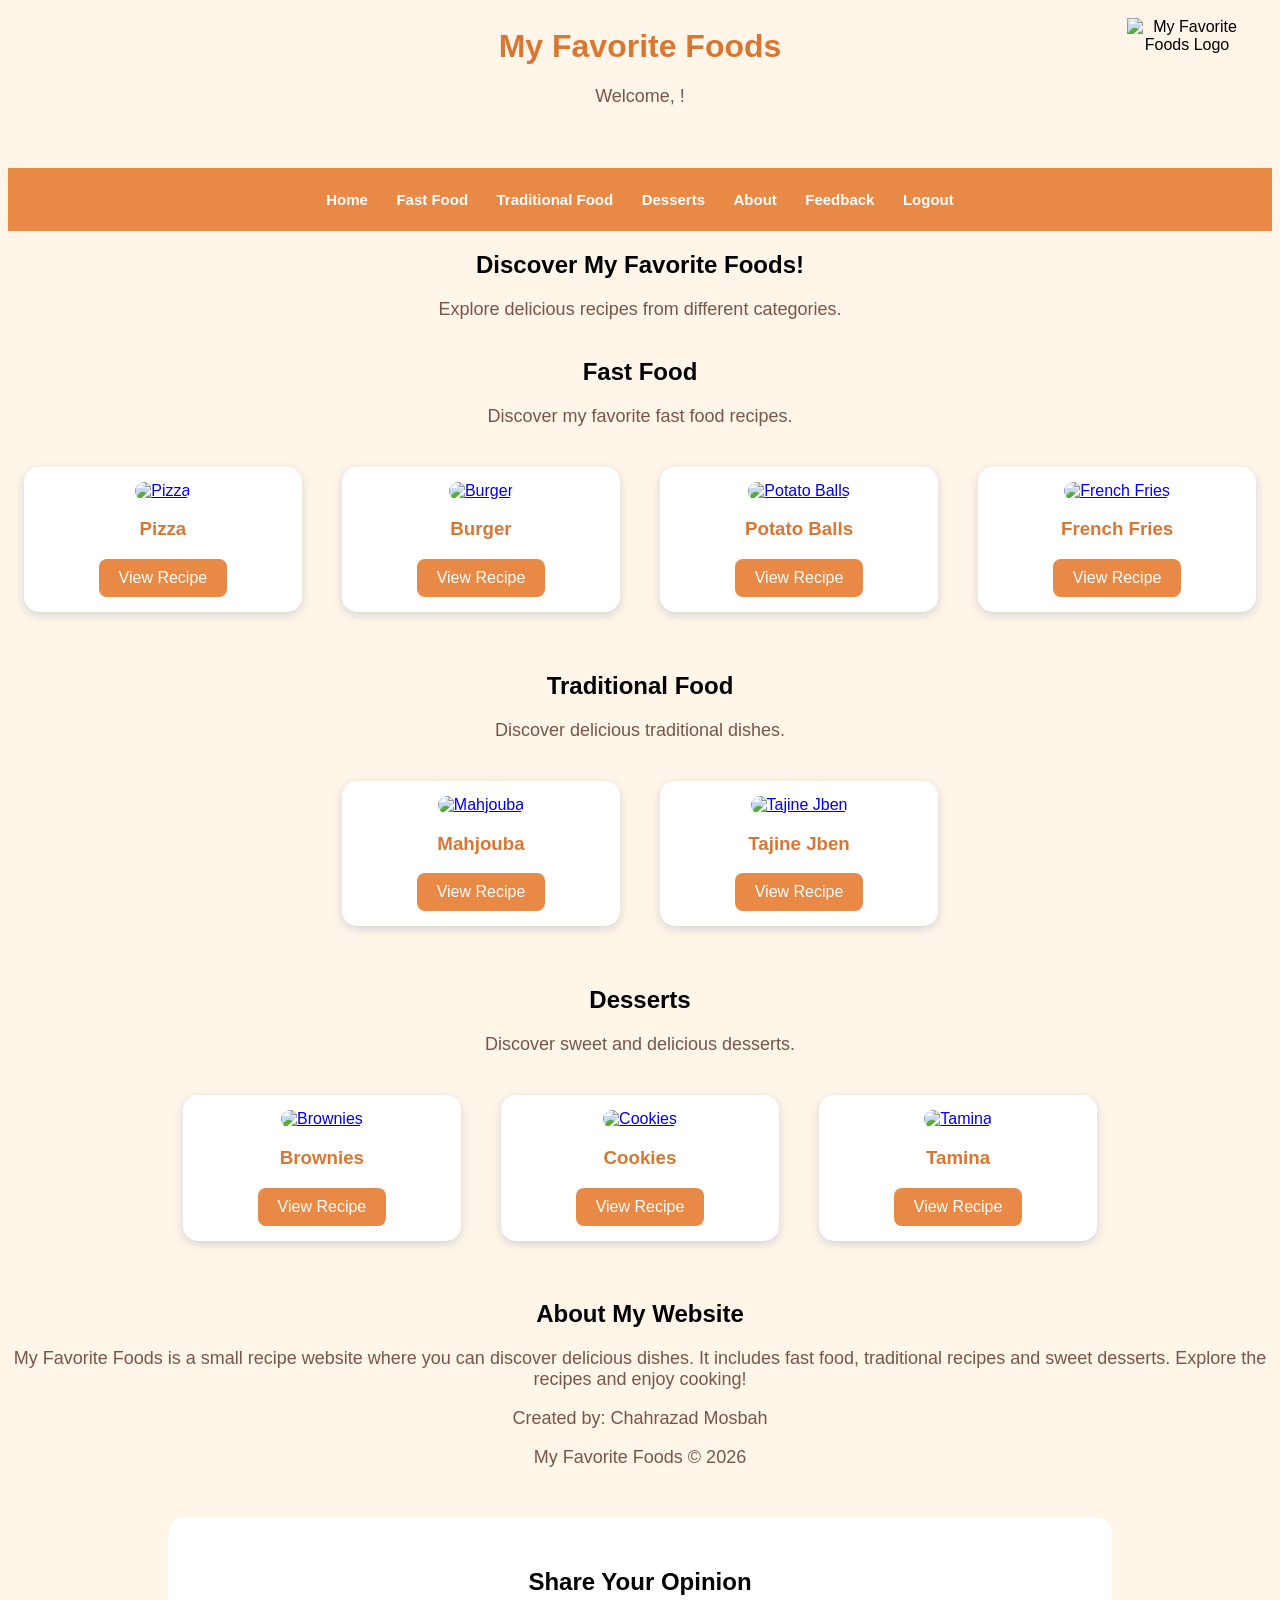
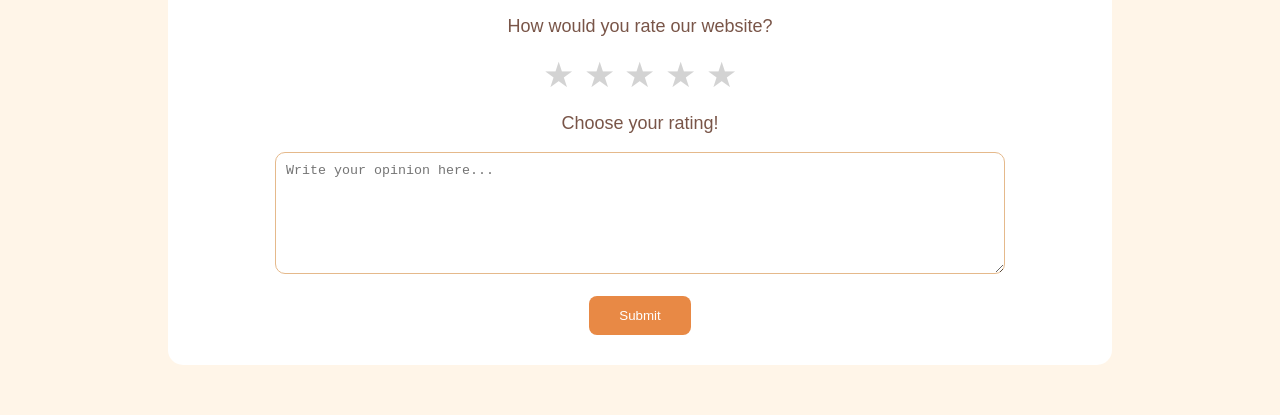
==== home.html @ 77ee2824 "Add files via upload" ====
﻿<!DOCTYPE html>
<html lang="en">

<head>
    <meta charset="UTF-8">
    <title>My Favorite Foods</title>
    <link rel="stylesheet" href="style.css">
</head>

<body>

    <header id="top" class="site-header">

    <img src="images/logo.png" alt="My Favorite Foods Logo">

    <div class="header-text">

        <h1>My Favorite Foods</h1>

        <p id="welcome"></p>

    </div>

</header>
<nav class="navbar">

    <a href="#top">Home</a>

    <a href="#fast-food">Fast Food</a>

    <a href="#traditional">Traditional Food</a>

    <a href="#desserts">Desserts</a>

    <a href="#about">About</a>

    <a href="#feedback">Feedback</a>

    <a href="index.html">Logout</a>

</nav>


    <h2 id="home">Discover My Favorite Foods!</h2>

    <p>Explore delicious recipes from different categories.</p>

   <section id="fast-food">

    <h2>Fast Food</h2>
    <p>Discover my favorite fast food recipes.</p>

    <div class="food-container">

        <div class="food-card">
            <a href="pizza.html">
                <img src="images/Pizza.jpg" alt="Pizza">
            </a>
            <h3>Pizza</h3>
            <a href="pizza.html" class="recipe-button">View Recipe</a>
        </div>

        <div class="food-card">
            <a href="burger.html">
                <img src="images/DoubleCheeseburger.jpg" alt="Burger">
            </a>
            <h3>Burger</h3>
            <a href="burger.html" class="recipe-button">View Recipe</a>
        </div>

        <div class="food-card">
            <a href="potato-balls.html">
                <img src="images/Potato Balls.jpg" alt="Potato Balls">
            </a>
            <h3>Potato Balls</h3>
            <a href="potato-balls.html" class="recipe-button">View Recipe</a>
        </div>

        <div class="food-card">
            <a href="french-fries.html">
                <img src="images/French Fries.jpg" alt="French Fries">
            </a>
            <h3>French Fries</h3>
            <a href="french-fries.html" class="recipe-button">View Recipe</a>
        </div>

    </div>

</section>
   <section id="traditional">
    <h2>Traditional Food</h2>
    <p>Discover delicious traditional dishes.</p>

    <div class="food-container">

        <div class="food-card">
            <a href="mahjouba.html">
                <img src="images/Mahjouba.jpg" alt="Mahjouba">
            </a>
            <h3>Mahjouba</h3>
            <a href="mahjouba.html" class="recipe-button">View Recipe</a>
        </div>

        <div class="food-card">
            <a href="tajine-jben.html">
                <img src="images/Tajine Jben .jpg" alt="Tajine Jben">
            </a>
            <h3>Tajine Jben</h3>
            <a href="tajine-jben.html" class="recipe-button">View Recipe</a>
        </div>

    </div>
</section>

    <section id="desserts">

    <h2>Desserts</h2>
    <p>Discover sweet and delicious desserts.</p>

    <div class="food-container">

        <div class="food-card">
            <a href="brownies.html">
                <img src="images/Brownies.jpg" alt="Brownies">
            </a>
            <h3>Brownies</h3>
            <a href="brownies.html" class="recipe-button">View Recipe</a>
        </div>

        <div class="food-card">
            <a href="cookies.html">
                <img src="images/Cookies.jpg" alt="Cookies">
            </a>
            <h3>Cookies</h3>
            <a href="cookies.html" class="recipe-button">View Recipe</a>
        </div>

        <div class="food-card">
            <a href="tamina.html">
                <img src="images/Tamina.jpg" alt="Tamina">
            </a>
            <h3>Tamina</h3>
            <a href="tamina.html" class="recipe-button">View Recipe</a>
        </div>

    </div>

</section>
<section id="about">

    <h2>About My Website</h2>

    <p>
        My Favorite Foods is a small recipe website
        where you can discover delicious dishes.
        It includes fast food, traditional recipes
        and sweet desserts.
        Explore the recipes and enjoy cooking!
    </p>

    <p class="author">
        Created by: Chahrazad Mosbah
    </p>

    <p>
        My Favorite Foods © 2026
    </p>

</section>

<section id="feedback">

    <h2>Share Your Opinion</h2>

    <p>How would you rate our website?</p>

    <div class="stars">
        <span onclick="rate(1)">★</span>
        <span onclick="rate(2)">★</span>
        <span onclick="rate(3)">★</span>
        <span onclick="rate(4)">★</span>
        <span onclick="rate(5)">★</span>
    </div>

    <p id="ratingMessage">Choose your rating!</p>

    <textarea id="opinion"
    placeholder="Write your opinion here..."></textarea>

    <br><br>

    <button onclick="submitFeedback()">Submit</button>

</section>

    <script>
       var username = sessionStorage.getItem("username");

if (!username) {
    var address = window.location.search;
    username = address.substring(6);
    username = decodeURIComponent(username);
    sessionStorage.setItem("username", username);
}

document.getElementById("welcome").innerHTML =
"Welcome, " + username + "!";
var selectedRating = 0;

function rate(number) {

    selectedRating = number;

    var stars = document.querySelectorAll(".stars span");

    for (var i = 0; i < 5; i++) {

        if (i < number) {
            stars[i].classList.add("active");
        } else {
            stars[i].classList.remove("active");
        }

    }

    document.getElementById("ratingMessage").innerHTML =
    "You rated us " + number + " out of 5 stars!";

}

function submitFeedback() {

    var opinion = document.getElementById("opinion").value;

    if (selectedRating == 0) {
        alert("Please choose a star rating!");
    }
    else if (opinion.trim() == "") {
        alert("Please write your opinion!");
    }
    else {
        alert("Thank you for your feedback!");
    }

}
    </script>

</body>
</html>
---- style.css ----
body {
    background-color: #FFF5E8;
    font-family: Arial, sans-serif;
    text-align: center;
}

h1 {
    color: #D97732;
    margin-top: 100px;
}

p {
    color: #795548;
    font-size: 18px;
}

form {
    background-color: white;
    width: 300px;
    margin: 40px auto;
    padding: 30px;
    border-radius: 15px;
}

input {
    width: 90%;
    padding: 10px;
    margin-top: 10px;
    border: 1px solid #E5B98B;
    border-radius: 8px;
}

button {
    background-color: #E88945;
    color: white;
    padding: 12px 30px;
    border: none;
    border-radius: 8px;
    cursor: pointer;
}

button:hover {
    background-color: #C96B2C;
}
#feedback {
    background-color: white;
    width: 70%;
    margin: 50px auto;
    padding: 30px;
    border-radius: 15px;
    text-align: center;
}

.stars {
    font-size: 35px;
    color: #D3D3D3;
    cursor: pointer;
}

.stars span.active {
    color: orange;
}

#opinion {
    width: 80%;
    height: 100px;
    padding: 10px;
    border: 1px solid #E5B98B;
    border-radius: 10px;
}
html {
    scroll-behavior: smooth;
}

.navbar {
    background-color: #E88945;
    padding: 18px 10px;
    text-align: center;
    position: sticky;
    top: 0;
    z-index: 1000;
}

.navbar a {
    display: inline-block;
    color: white;
    text-decoration: none;
    font-weight: bold;
    font-size: 15px;
    margin: 5px 12px;
}

.navbar a:hover {
    color: #FFF0D9;
    text-decoration: underline;
}
section {
    padding-top: 100px;
    margin-top: -100px;
}


#home {
    scroll-margin-top: 150px;
}



/* Fast Food Cards */

.food-container {
    display: flex;
    justify-content: center;
    flex-wrap: wrap;
gap:20px;
    margin: 30px auto;
}

.food-card {
    width: 22%;
    min-width: 180px;
margin: 10px;
box-sizing: border-box;
    background-color: white;
    padding: 15px;
    border-radius: 15px;
    box-shadow: 0 3px 10px lightgray;
}

.food-card img {
    width: 100%;
    height: 170px;
    object-fit: cover;
    border-radius: 10px;
}

.food-card h3 {
    color: #D97732;
}

.recipe-button {
    display: inline-block;
    background-color: #E88945;
    color: white;
    padding: 10px 20px;
    border-radius: 8px;
    text-decoration: none;
}

.recipe-button:hover {
    background-color: #C96B2C;
}
/* Pizza Recipe Page */

.recipe-page {
    background-image: url("images/Pizza.jpg");
    background-size: cover;
    background-position: center;
    background-repeat: no-repeat;
    background-attachment: fixed;
    padding: 40px 15px;
    box-sizing: border-box;
}

.recipe-box {
    background-color: rgba(255, 245, 232, 0.92);
    width: 80%;
    max-width: 850px;
    margin: 30px auto;
    padding: 30px;
    border-radius: 20px;
    box-shadow: 0 3px 15px gray;
    box-sizing: border-box;
}

.recipe-box h1 {
    color: #D97732;
    margin-top: 10px;
}

.recipe-box h2 {
    color: #C96B2C;
    text-align: left;
}

.recipe-box ul,
.recipe-box ol {
    text-align: left;
    line-height: 2;
    color: #5D4037;
}

.recipe-box p {
    color: #795548;
    font-size: 17px;
}

.recipe-box .recipe-button {
    margin-top: 15px;
}


/* Recipe Columns */

.recipe-columns {
    display: flex;
    justify-content: space-between;
    align-items: flex-start;
}

.ingredients,
.preparation {
    width: 48%;
    box-sizing: border-box;
}

.recipe-columns h2 {
    margin-bottom: 15px;
}
/* Burger Recipe Background */

.burger-page {
    background-image: url("images/DoubleCheeseburger.jpg");
}
/* Potato Balls Recipe Background */

.potato-page {
    background-image: url("images/Potato Balls.jpg");
}
/* French Fries Recipe Background */

.fries-page {
    background-image: url("images/French Fries.jpg");
}

.mahjouba-page {
    background-image: url("images/Mahjouba.jpg");
}

.tajine-jben-page {
    background-image: url("images/Tajine Jben .jpg");
}
.brownies-page {
    background-image: url("images/Brownies.jpg");
}

.cookies-page {
    background-image: url("images/Cookies.jpg");
}

.tamina-page {
    background-image: url("images/Tamina.jpg");
}
.site-header {
    position: relative;
    text-align: center;
    padding: 20px;
    min-height: 120px;
}

.site-header img {
    position: absolute;
    right: 25px;
    top: 10px;
    width: 120px;
    height: 120px;
    object-fit: contain;
    background: transparent;
}
.site-header h1 {
    margin-top: 0;
}

.site-header p {
    margin-top: 10px;
}
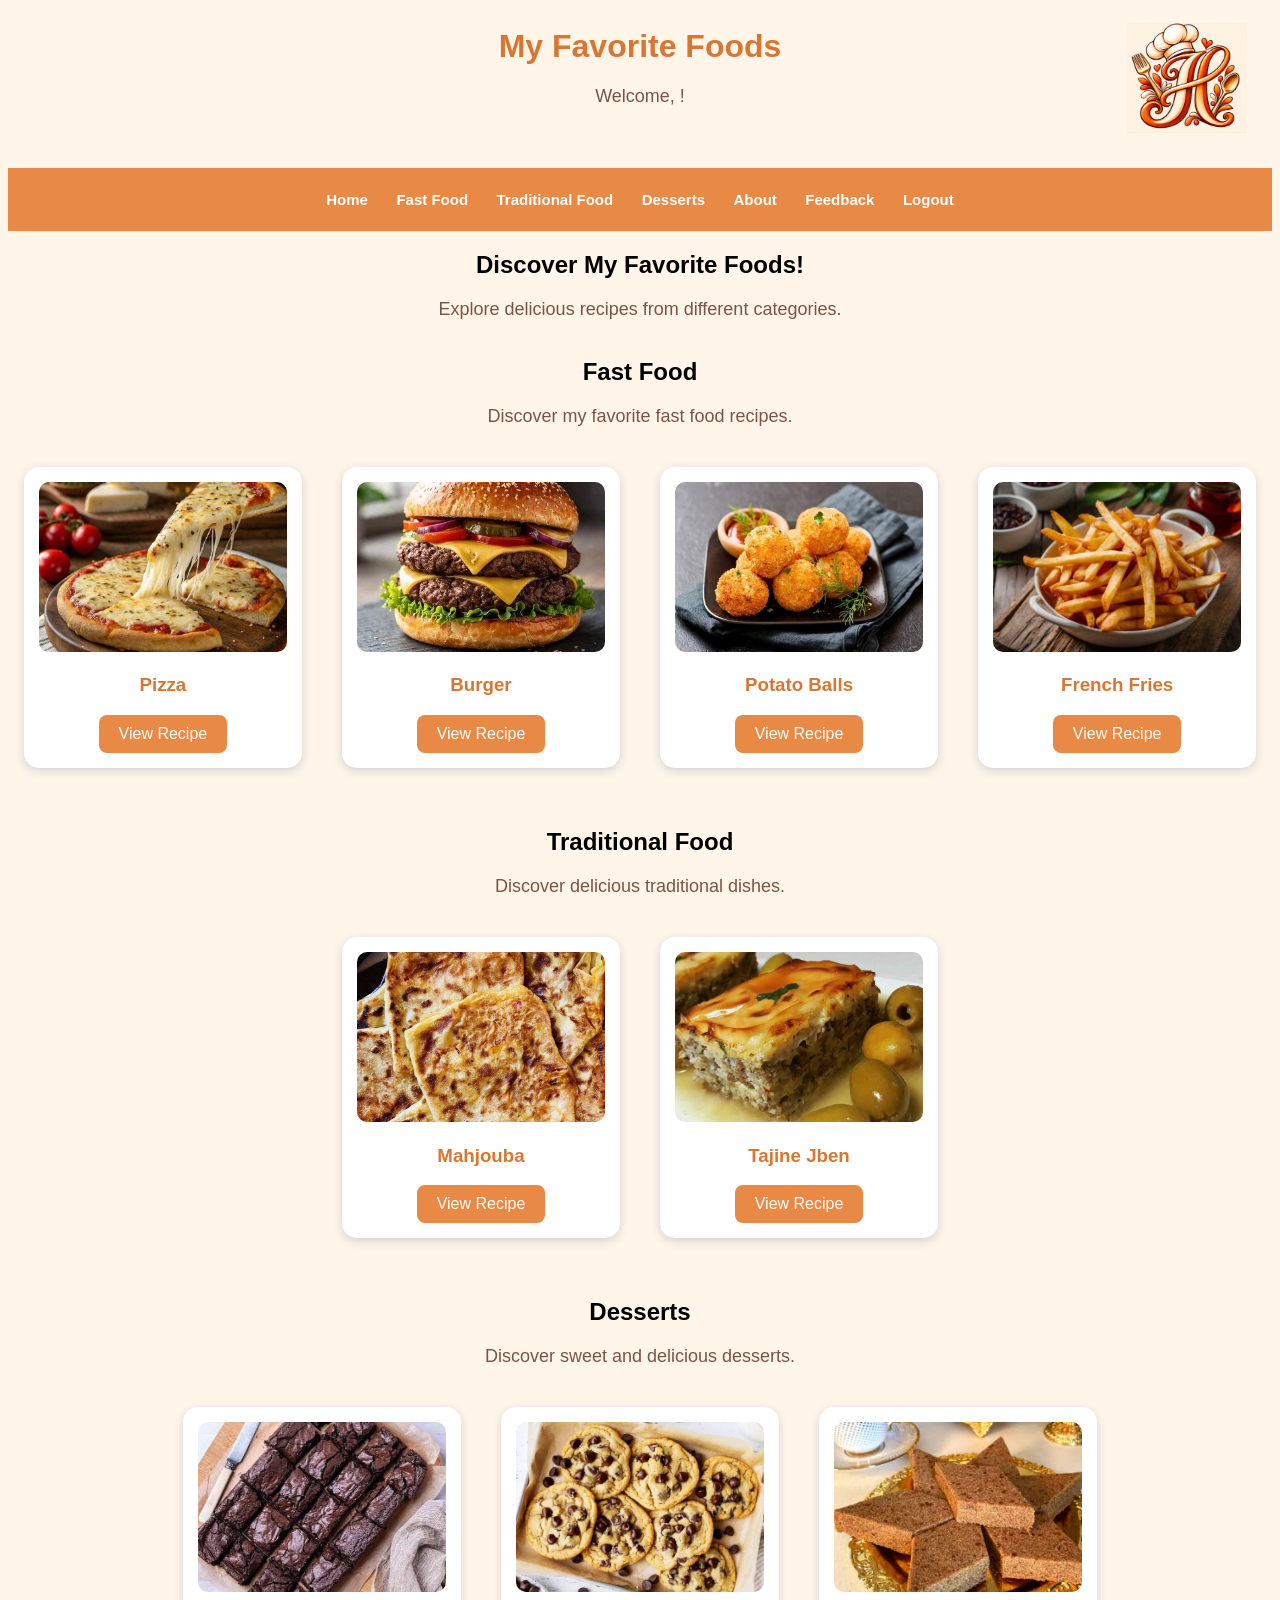
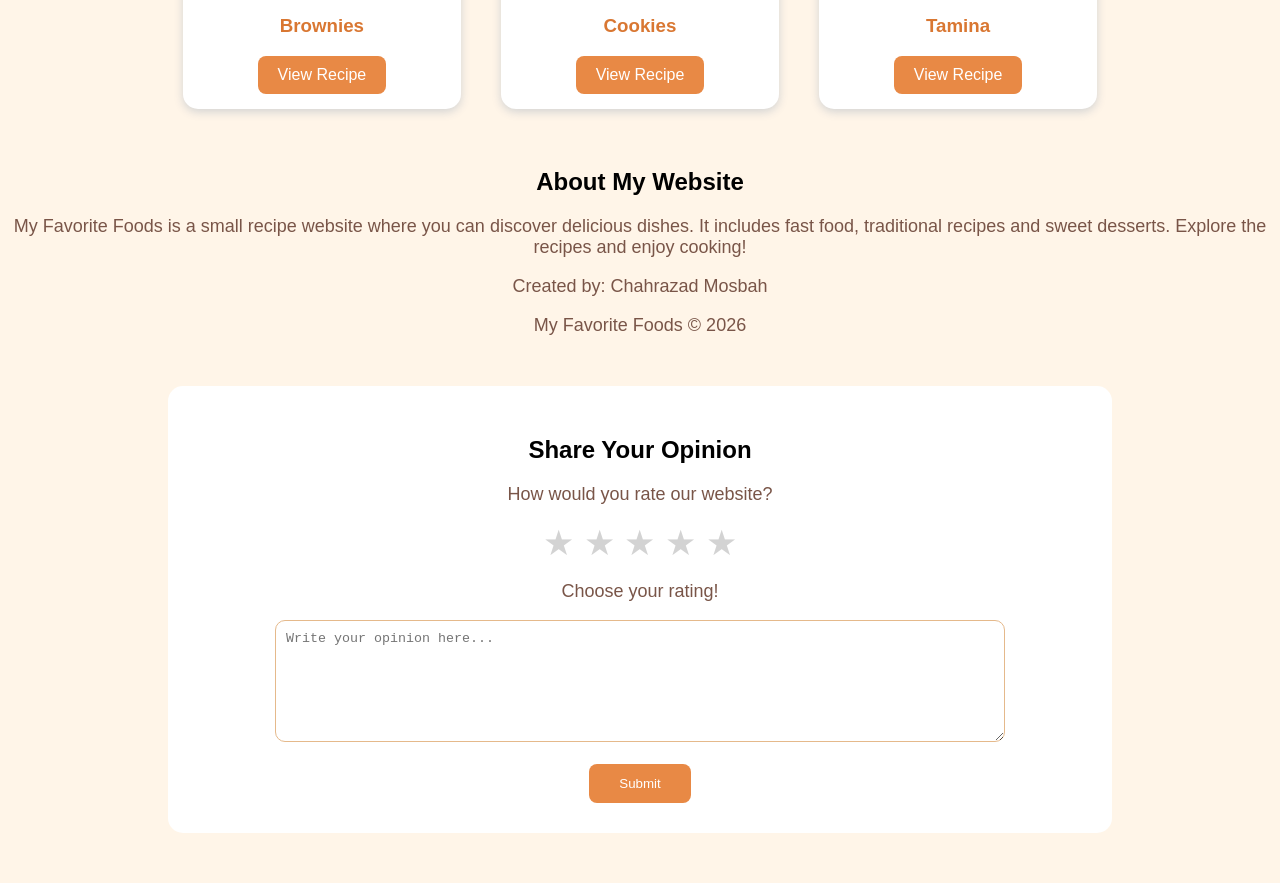
==== commit 955e36c4: "Update home.html" ====
--- a/home.html
+++ b/home.html
@@ -11,7 +11,7 @@
 
     <header id="top" class="site-header">
 
-    <img src="images/logo.png" alt="My Favorite Foods Logo">
+    <img src="logo.png" alt="My Favorite Foods Logo">
 
     <div class="header-text">
 
@@ -54,7 +54,7 @@
 
         <div class="food-card">
             <a href="pizza.html">
-                <img src="images/Pizza.jpg" alt="Pizza">
+                <img src="Pizza.jpg" alt="Pizza">
             </a>
             <h3>Pizza</h3>
             <a href="pizza.html" class="recipe-button">View Recipe</a>
@@ -62,7 +62,7 @@
 
         <div class="food-card">
             <a href="burger.html">
-                <img src="images/DoubleCheeseburger.jpg" alt="Burger">
+                <img src="DoubleCheeseburger.jpg" alt="Burger">
             </a>
             <h3>Burger</h3>
             <a href="burger.html" class="recipe-button">View Recipe</a>
@@ -70,7 +70,7 @@
 
         <div class="food-card">
             <a href="potato-balls.html">
-                <img src="images/Potato Balls.jpg" alt="Potato Balls">
+                <img src="Potato Balls.jpg" alt="Potato Balls">
             </a>
             <h3>Potato Balls</h3>
             <a href="potato-balls.html" class="recipe-button">View Recipe</a>
@@ -78,7 +78,7 @@
 
         <div class="food-card">
             <a href="french-fries.html">
-                <img src="images/French Fries.jpg" alt="French Fries">
+                <img src="French Fries.jpg" alt="French Fries">
             </a>
             <h3>French Fries</h3>
             <a href="french-fries.html" class="recipe-button">View Recipe</a>
@@ -95,7 +95,7 @@
 
         <div class="food-card">
             <a href="mahjouba.html">
-                <img src="images/Mahjouba.jpg" alt="Mahjouba">
+                <img src="Mahjouba.jpg" alt="Mahjouba">
             </a>
             <h3>Mahjouba</h3>
             <a href="mahjouba.html" class="recipe-button">View Recipe</a>
@@ -103,7 +103,7 @@
 
         <div class="food-card">
             <a href="tajine-jben.html">
-                <img src="images/Tajine Jben .jpg" alt="Tajine Jben">
+                <img src="Tajine Jben .jpg" alt="Tajine Jben">
             </a>
             <h3>Tajine Jben</h3>
             <a href="tajine-jben.html" class="recipe-button">View Recipe</a>
@@ -121,7 +121,7 @@
 
         <div class="food-card">
             <a href="brownies.html">
-                <img src="images/Brownies.jpg" alt="Brownies">
+                <img src="Brownies.jpg" alt="Brownies">
             </a>
             <h3>Brownies</h3>
             <a href="brownies.html" class="recipe-button">View Recipe</a>
@@ -129,7 +129,7 @@
 
         <div class="food-card">
             <a href="cookies.html">
-                <img src="images/Cookies.jpg" alt="Cookies">
+                <img src="Cookies.jpg" alt="Cookies">
             </a>
             <h3>Cookies</h3>
             <a href="cookies.html" class="recipe-button">View Recipe</a>
@@ -137,7 +137,7 @@
 
         <div class="food-card">
             <a href="tamina.html">
-                <img src="images/Tamina.jpg" alt="Tamina">
+                <img src="Tamina.jpg" alt="Tamina">
             </a>
             <h3>Tamina</h3>
             <a href="tamina.html" class="recipe-button">View Recipe</a>
@@ -246,4 +246,4 @@
     </script>
 
 </body>
-</html>+</html>
